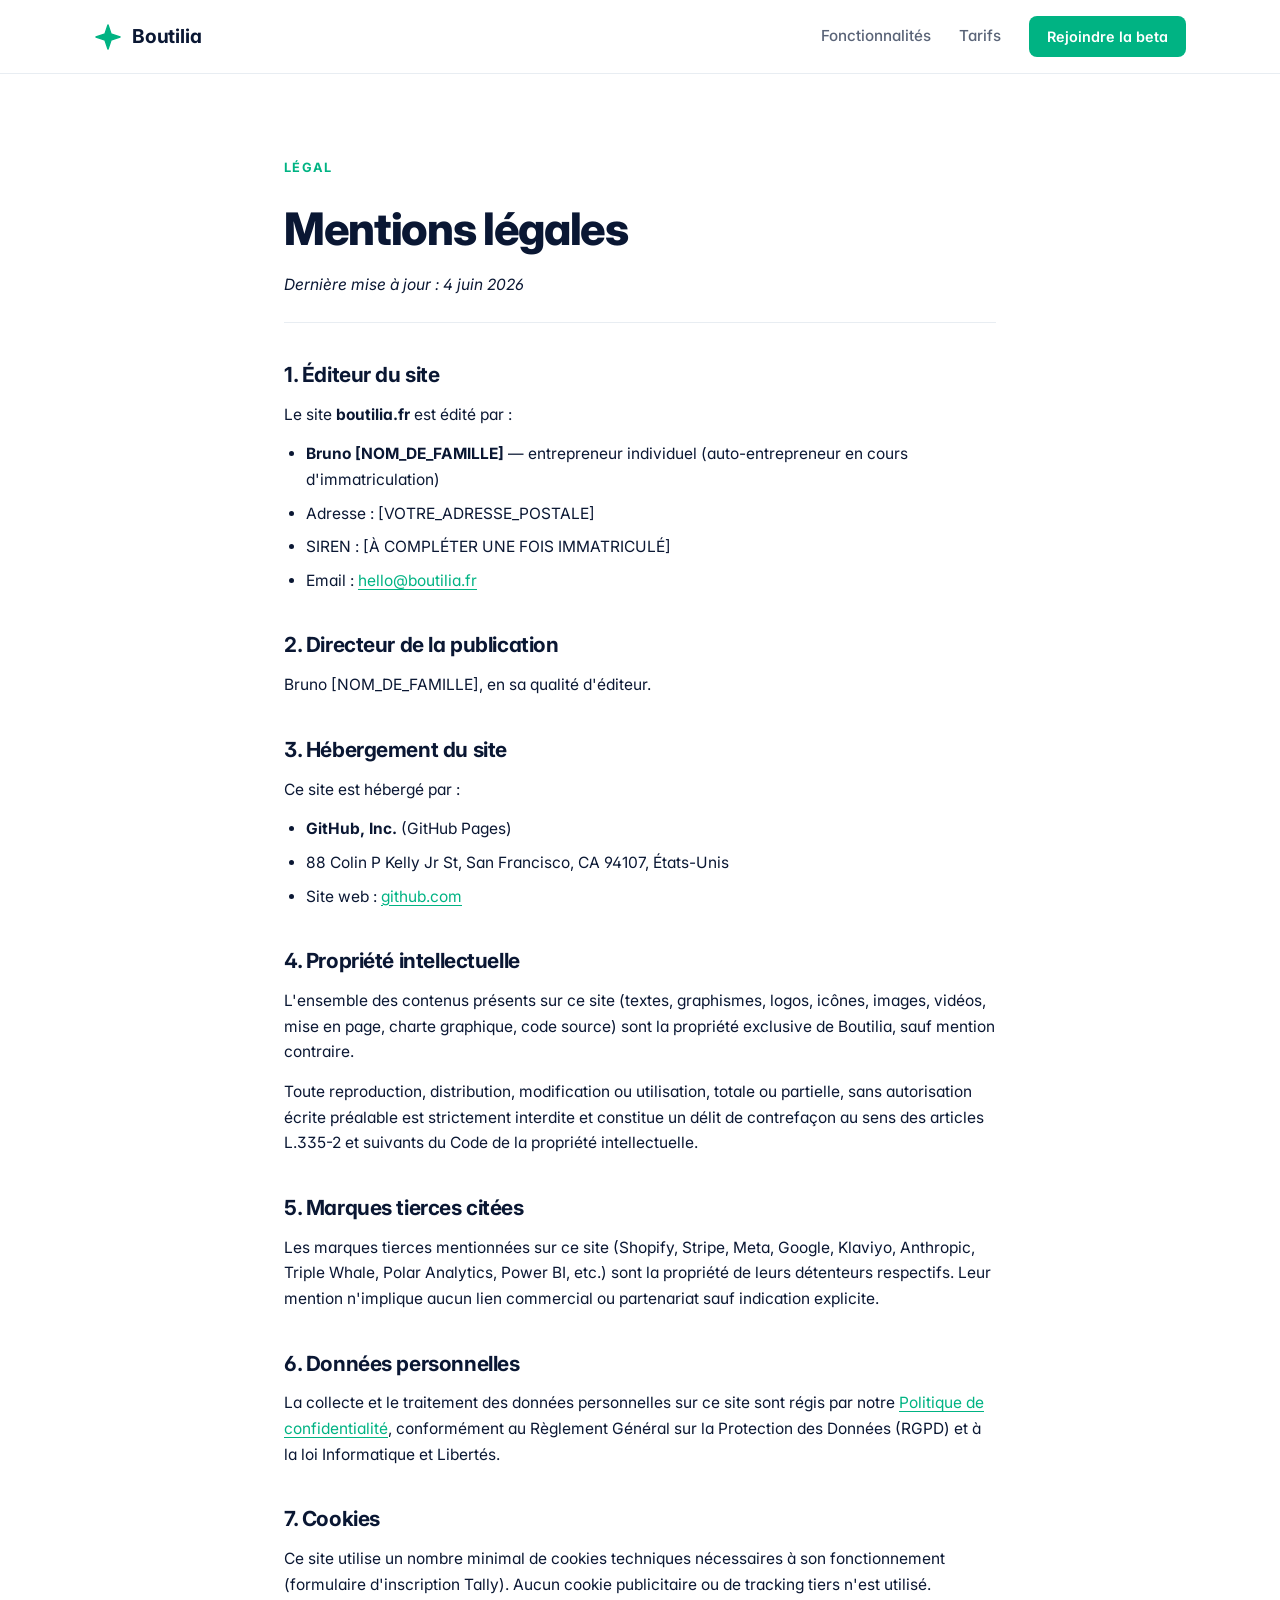
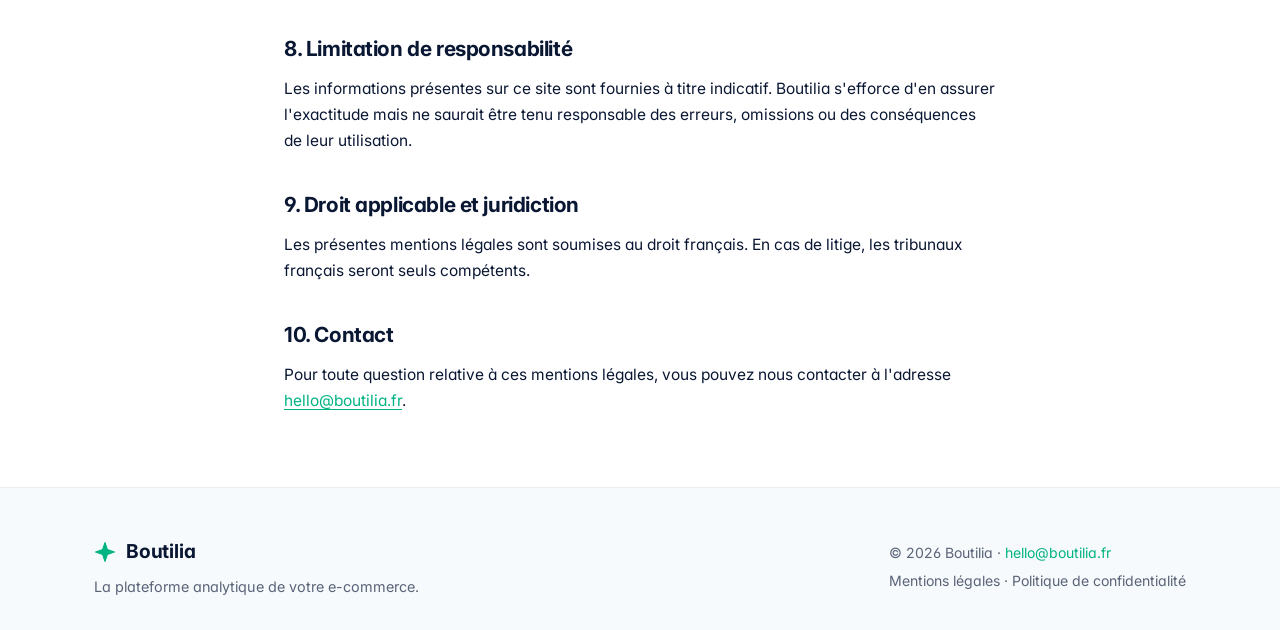
==== mentions-legales.html @ 3c82848e "Initial landing" ====
<!DOCTYPE html>
<html lang="fr">
<head>
    <meta charset="UTF-8">
    <meta name="viewport" content="width=device-width, initial-scale=1.0">
    <title>Mentions légales — Boutilia</title>
    <meta name="description" content="Mentions légales de Boutilia, plateforme analytique pour e-commerçants français.">

    <link rel="icon" type="image/svg+xml" href="favicon.svg">

    <link rel="preconnect" href="https://fonts.googleapis.com">
    <link rel="preconnect" href="https://fonts.gstatic.com" crossorigin>
    <link href="https://fonts.googleapis.com/css2?family=Inter:wght@400;500;600;700;800&display=swap" rel="stylesheet">

    <link rel="stylesheet" href="styles.css">
</head>
<body>

<nav>
    <div class="container nav-inner">
        <a href="index.html" class="logo">
            <svg width="28" height="28" viewBox="0 0 28 28" fill="none" xmlns="http://www.w3.org/2000/svg">
                <path d="M14 2L17 11L26 14L17 17L14 26L11 17L2 14L11 11L14 2Z" fill="#00B383" stroke="#00B383" stroke-width="1.5" stroke-linejoin="round"/>
            </svg>
            <span>Boutilia</span>
        </a>
        <div class="nav-actions">
            <a href="index.html#features" class="nav-link">Fonctionnalités</a>
            <a href="index.html#pricing" class="nav-link">Tarifs</a>
            <a href="index.html#waitlist" class="btn btn-small">Rejoindre la beta</a>
        </div>
    </div>
</nav>

<section class="legal">
    <div class="container container-narrow">
        <span class="eyebrow">Légal</span>
        <h1>Mentions légales</h1>
        <p class="legal-updated">Dernière mise à jour : 4 juin 2026</p>

        <h2>1. Éditeur du site</h2>
        <p>Le site <strong>boutilia.fr</strong> est édité par :</p>
        <ul>
            <li><strong>Bruno [NOM_DE_FAMILLE]</strong> — entrepreneur individuel (auto-entrepreneur en cours d'immatriculation)</li>
            <li>Adresse : [VOTRE_ADRESSE_POSTALE]</li>
            <li>SIREN : [À COMPLÉTER UNE FOIS IMMATRICULÉ]</li>
            <li>Email : <a href="mailto:hello@boutilia.fr">hello@boutilia.fr</a></li>
        </ul>

        <h2>2. Directeur de la publication</h2>
        <p>Bruno [NOM_DE_FAMILLE], en sa qualité d'éditeur.</p>

        <h2>3. Hébergement du site</h2>
        <p>Ce site est hébergé par :</p>
        <ul>
            <li><strong>GitHub, Inc.</strong> (GitHub Pages)</li>
            <li>88 Colin P Kelly Jr St, San Francisco, CA 94107, États-Unis</li>
            <li>Site web : <a href="https://github.com" target="_blank" rel="noopener">github.com</a></li>
        </ul>

        <h2>4. Propriété intellectuelle</h2>
        <p>L'ensemble des contenus présents sur ce site (textes, graphismes, logos, icônes, images, vidéos, mise en page, charte graphique, code source) sont la propriété exclusive de Boutilia, sauf mention contraire.</p>
        <p>Toute reproduction, distribution, modification ou utilisation, totale ou partielle, sans autorisation écrite préalable est strictement interdite et constitue un délit de contrefaçon au sens des articles L.335-2 et suivants du Code de la propriété intellectuelle.</p>

        <h2>5. Marques tierces citées</h2>
        <p>Les marques tierces mentionnées sur ce site (Shopify, Stripe, Meta, Google, Klaviyo, Anthropic, Triple Whale, Polar Analytics, Power BI, etc.) sont la propriété de leurs détenteurs respectifs. Leur mention n'implique aucun lien commercial ou partenariat sauf indication explicite.</p>

        <h2>6. Données personnelles</h2>
        <p>La collecte et le traitement des données personnelles sur ce site sont régis par notre <a href="politique-confidentialite.html">Politique de confidentialité</a>, conformément au Règlement Général sur la Protection des Données (RGPD) et à la loi Informatique et Libertés.</p>

        <h2>7. Cookies</h2>
        <p>Ce site utilise un nombre minimal de cookies techniques nécessaires à son fonctionnement (formulaire d'inscription Tally). Aucun cookie publicitaire ou de tracking tiers n'est utilisé.</p>

        <h2>8. Limitation de responsabilité</h2>
        <p>Les informations présentes sur ce site sont fournies à titre indicatif. Boutilia s'efforce d'en assurer l'exactitude mais ne saurait être tenu responsable des erreurs, omissions ou des conséquences de leur utilisation.</p>

        <h2>9. Droit applicable et juridiction</h2>
        <p>Les présentes mentions légales sont soumises au droit français. En cas de litige, les tribunaux français seront seuls compétents.</p>

        <h2>10. Contact</h2>
        <p>Pour toute question relative à ces mentions légales, vous pouvez nous contacter à l'adresse <a href="mailto:hello@boutilia.fr">hello@boutilia.fr</a>.</p>
    </div>
</section>

<footer>
    <div class="container footer-inner">
        <div class="footer-brand">
            <a href="index.html" class="logo">
                <svg width="22" height="22" viewBox="0 0 28 28" fill="none" xmlns="http://www.w3.org/2000/svg">
                    <path d="M14 2L17 11L26 14L17 17L14 26L11 17L2 14L11 11L14 2Z" fill="#00B383" stroke="#00B383" stroke-width="1.5" stroke-linejoin="round"/>
                </svg>
                <span>Boutilia</span>
            </a>
            <p>La plateforme analytique de votre e-commerce.</p>
        </div>
        <div class="footer-meta">
            <p>© 2026 Boutilia · <a href="mailto:hello@boutilia.fr">hello@boutilia.fr</a></p>
            <p class="footer-links">
                <a href="mentions-legales.html">Mentions légales</a> ·
                <a href="politique-confidentialite.html">Politique de confidentialité</a>
            </p>
        </div>
    </div>
</footer>

</body>
</html>
---- styles.css ----
/* ========================================
   PILOTE — Landing page
   Style : Corporate fintech (Pennylane / Qonto / Stripe)
   ======================================== */

:root {
    --bg: #FFFFFF;
    --bg-soft: #F7FAFC;
    --bg-dark: #0A1733;
    --bg-dark-soft: #14213D;
    --text: #0A1733;
    --text-muted: #5A6478;
    --text-light: rgba(255, 255, 255, 0.7);
    --accent: #00B383;
    --accent-hover: #009972;
    --accent-soft: #E6F7F1;
    --danger: #D04545;
    --border: #E8EDF2;
    --border-strong: #D0D7E0;
    --shadow-sm: 0 1px 3px rgba(10, 23, 51, 0.05);
    --shadow-md: 0 4px 16px rgba(10, 23, 51, 0.06);
    --shadow-lg: 0 12px 40px rgba(10, 23, 51, 0.08);
    --radius: 10px;
    --radius-lg: 16px;
}

* {
    box-sizing: border-box;
    margin: 0;
    padding: 0;
}

html {
    scroll-behavior: smooth;
}

body {
    font-family: 'Inter', -apple-system, BlinkMacSystemFont, sans-serif;
    background: var(--bg);
    color: var(--text);
    line-height: 1.6;
    -webkit-font-smoothing: antialiased;
    -moz-osx-font-smoothing: grayscale;
    font-feature-settings: 'cv11', 'ss01';
}

.container {
    max-width: 1140px;
    margin: 0 auto;
    padding: 0 24px;
}

h1, h2, h3 {
    color: var(--text);
    font-weight: 700;
    line-height: 1.2;
    letter-spacing: -0.02em;
}

h1 {
    font-size: clamp(2.2rem, 5vw, 3.6rem);
    margin-bottom: 24px;
    font-weight: 800;
    letter-spacing: -0.03em;
}

h2 {
    font-size: clamp(1.7rem, 3vw, 2.4rem);
}

h3 {
    font-size: 1.1rem;
    font-weight: 600;
}

p {
    color: var(--text-muted);
    font-size: 1rem;
}

.accent {
    color: var(--accent);
}

/* ============ NAV ============ */
nav {
    position: sticky;
    top: 0;
    background: rgba(255, 255, 255, 0.92);
    backdrop-filter: blur(16px);
    border-bottom: 1px solid var(--border);
    z-index: 100;
}

.nav-inner {
    display: flex;
    justify-content: space-between;
    align-items: center;
    padding: 16px 24px;
}

.logo {
    display: flex;
    align-items: center;
    gap: 10px;
    font-weight: 700;
    font-size: 1.2rem;
    color: var(--text);
    text-decoration: none;
    letter-spacing: -0.01em;
}

.nav-actions {
    display: flex;
    align-items: center;
    gap: 28px;
}

.nav-link {
    color: var(--text-muted);
    text-decoration: none;
    font-size: 0.95rem;
    font-weight: 500;
    transition: color 0.15s;
}

.nav-link:hover {
    color: var(--text);
}

/* ============ BUTTONS ============ */
.btn {
    display: inline-flex;
    align-items: center;
    gap: 8px;
    padding: 12px 22px;
    border-radius: 8px;
    font-weight: 600;
    font-size: 0.95rem;
    text-decoration: none;
    transition: all 0.15s;
    cursor: pointer;
    border: none;
    font-family: inherit;
}

.btn-primary {
    background: var(--accent);
    color: white;
}

.btn-primary:hover {
    background: var(--accent-hover);
    transform: translateY(-1px);
    box-shadow: 0 6px 18px rgba(0, 179, 131, 0.25);
}

.btn-ghost {
    background: transparent;
    color: var(--text);
    border: 1px solid var(--border-strong);
}

.btn-ghost:hover {
    background: var(--bg-soft);
    border-color: var(--text-muted);
}

.btn-small {
    padding: 9px 18px;
    font-size: 0.9rem;
    background: var(--accent);
    color: white;
}

.btn-small:hover {
    background: var(--accent-hover);
}

/* ============ SECTION HEAD ============ */
.section-head {
    text-align: center;
    margin-bottom: 56px;
    max-width: 720px;
    margin-left: auto;
    margin-right: auto;
}

.section-head.center { text-align: center; }
.section-head.light h2,
.section-head.light .eyebrow,
.section-head.light .section-sub { color: white; }
.section-head.light .eyebrow { color: var(--accent); }
.section-head.light .section-sub.light { color: var(--text-light); }

.eyebrow {
    display: inline-block;
    color: var(--accent);
    font-size: 0.8rem;
    font-weight: 700;
    text-transform: uppercase;
    letter-spacing: 0.1em;
    margin-bottom: 16px;
}

.section-sub {
    margin-top: 16px;
    font-size: 1.05rem;
}

/* ============ HERO ============ */
.hero {
    padding: 100px 0 80px;
    background: linear-gradient(180deg, var(--bg) 0%, var(--bg-soft) 100%);
}

.hero-inner {
    text-align: center;
    max-width: 820px;
    margin: 0 auto;
}

.badge {
    display: inline-flex;
    align-items: center;
    gap: 8px;
    padding: 8px 16px;
    background: white;
    border: 1px solid var(--border);
    border-radius: 999px;
    font-size: 0.85rem;
    font-weight: 500;
    margin-bottom: 32px;
    color: var(--text);
    box-shadow: var(--shadow-sm);
}

.badge-dot {
    width: 8px;
    height: 8px;
    background: var(--accent);
    border-radius: 50%;
    box-shadow: 0 0 0 4px rgba(0, 179, 131, 0.15);
    animation: pulse 2s infinite;
}

@keyframes pulse {
    0%, 100% { box-shadow: 0 0 0 4px rgba(0, 179, 131, 0.15); }
    50% { box-shadow: 0 0 0 8px rgba(0, 179, 131, 0.05); }
}

.lead {
    font-size: 1.2rem;
    color: var(--text-muted);
    max-width: 640px;
    margin: 0 auto 40px;
    line-height: 1.55;
}

.hero-actions {
    display: flex;
    gap: 12px;
    justify-content: center;
    flex-wrap: wrap;
    margin-bottom: 48px;
}

.hero-trust {
    display: flex;
    justify-content: center;
    gap: 32px;
    flex-wrap: wrap;
    margin-top: 24px;
}

.trust-item {
    display: flex;
    align-items: center;
    gap: 8px;
    color: var(--text-muted);
    font-size: 0.9rem;
}

.trust-item svg { color: var(--accent); }

/* ============ TRUST BAR ============ */
.trust-bar {
    padding: 36px 0;
    background: white;
    border-bottom: 1px solid var(--border);
}

.trust-bar-label {
    text-align: center;
    color: var(--text-muted);
    font-size: 0.85rem;
    font-weight: 500;
    margin-bottom: 24px;
    text-transform: uppercase;
    letter-spacing: 0.08em;
}

.logos-grid {
    display: flex;
    justify-content: center;
    align-items: center;
    flex-wrap: wrap;
    gap: 16px 40px;
}

.brand-logo {
    color: var(--text-muted);
    font-weight: 600;
    font-size: 1.05rem;
    letter-spacing: -0.01em;
    opacity: 0.7;
    transition: opacity 0.2s;
    padding: 6px 12px;
    border-radius: 8px;
    background: var(--bg-soft);
}

.brand-logo:hover {
    opacity: 1;
}

/* ============ DASHBOARD MOCKUP ============ */
.dashboard-mockup {
    background: white;
    border-radius: var(--radius-lg);
    border: 1px solid var(--border);
    box-shadow: var(--shadow-lg);
    overflow: hidden;
    max-width: 920px;
    margin: 0 auto 32px;
}

.dash-header {
    display: flex;
    justify-content: space-between;
    align-items: center;
    padding: 18px 24px;
    border-bottom: 1px solid var(--border);
    background: var(--bg-soft);
    flex-wrap: wrap;
    gap: 12px;
}

.dash-title {
    color: var(--text);
    font-size: 0.95rem;
}

.dash-period {
    display: flex;
    gap: 4px;
    background: white;
    border: 1px solid var(--border);
    border-radius: 8px;
    padding: 3px;
}

.dash-period button {
    border: none;
    background: transparent;
    padding: 6px 14px;
    font-size: 0.85rem;
    font-weight: 600;
    color: var(--text-muted);
    border-radius: 6px;
    cursor: pointer;
    font-family: inherit;
}

.dash-period button.active {
    background: var(--text);
    color: white;
}

.dash-kpis {
    display: grid;
    grid-template-columns: repeat(auto-fit, minmax(180px, 1fr));
    gap: 1px;
    background: var(--border);
}

.kpi-card {
    background: white;
    padding: 24px 20px;
}

.kpi-label {
    color: var(--text-muted);
    font-size: 0.8rem;
    font-weight: 500;
    margin-bottom: 8px;
    text-transform: uppercase;
    letter-spacing: 0.05em;
}

.kpi-value {
    font-size: 1.6rem;
    font-weight: 700;
    color: var(--text);
    letter-spacing: -0.02em;
    margin-bottom: 6px;
}

.kpi-change {
    font-size: 0.82rem;
    font-weight: 600;
    display: flex;
    align-items: center;
    gap: 4px;
}

.kpi-change.positive {
    color: var(--accent);
}

.kpi-change.negative {
    color: var(--danger);
}

.dash-grid {
    display: grid;
    grid-template-columns: repeat(auto-fit, minmax(280px, 1fr));
    gap: 1px;
    background: var(--border);
    border-top: 1px solid var(--border);
}

.dash-block {
    background: white;
    padding: 24px;
}

.dash-block-title {
    color: var(--text);
    font-weight: 600;
    font-size: 0.9rem;
    margin-bottom: 16px;
    padding-bottom: 12px;
    border-bottom: 1px solid var(--border);
}

.dash-list {
    list-style: none;
    padding: 0;
    margin: 0;
}

.dash-list li {
    display: flex;
    justify-content: space-between;
    padding: 8px 0;
    font-size: 0.9rem;
    color: var(--text-muted);
    border-bottom: 1px dashed var(--border);
}

.dash-list li:last-child {
    border-bottom: none;
}

.dash-list li strong {
    color: var(--text);
    font-weight: 600;
}

.demo-divider {
    text-align: center;
    color: var(--text-muted);
    font-size: 0.95rem;
    margin: 48px 0 32px;
    position: relative;
}

.demo-divider::before,
.demo-divider::after {
    content: '';
    position: absolute;
    top: 50%;
    width: 80px;
    height: 1px;
    background: var(--border);
}

.demo-divider::before { left: calc(50% - 240px); }
.demo-divider::after { right: calc(50% - 240px); }

/* ============ ROI ============ */
.roi {
    padding: 96px 0;
    background: var(--bg-soft);
}

.roi-grid {
    display: flex;
    justify-content: center;
    align-items: center;
    gap: 24px;
    flex-wrap: wrap;
    max-width: 900px;
    margin: 0 auto 56px;
}

.roi-card {
    background: white;
    border: 1px solid var(--border);
    border-radius: var(--radius-lg);
    padding: 32px 36px;
    text-align: center;
    min-width: 240px;
}

.roi-card.highlight {
    border-color: var(--accent);
    border-width: 2px;
    box-shadow: 0 12px 32px rgba(0, 179, 131, 0.12);
}

.roi-figure {
    font-size: 2.4rem;
    font-weight: 800;
    color: var(--text);
    letter-spacing: -0.03em;
    margin-bottom: 8px;
}

.roi-card.highlight .roi-figure {
    color: var(--accent);
}

.roi-label {
    color: var(--text-muted);
    font-size: 0.92rem;
    max-width: 220px;
    line-height: 1.4;
}

.roi-arrow {
    color: var(--text-muted);
    flex-shrink: 0;
}

.roi-examples {
    display: grid;
    grid-template-columns: repeat(auto-fit, minmax(260px, 1fr));
    gap: 20px;
    max-width: 1000px;
    margin: 0 auto;
}

.roi-example {
    background: white;
    border: 1px solid var(--border);
    border-radius: var(--radius);
    padding: 24px;
}

.roi-example-title {
    color: var(--text);
    font-weight: 700;
    font-size: 1rem;
    margin-bottom: 10px;
}

.roi-example p {
    font-size: 0.92rem;
    line-height: 1.55;
}

.roi-note {
    text-align: center;
    color: var(--text-muted);
    font-size: 0.82rem;
    font-style: italic;
    margin-top: 36px;
}

/* ============ SECURITY ============ */
.security {
    padding: 96px 0;
}

.security-grid {
    display: grid;
    grid-template-columns: repeat(auto-fit, minmax(280px, 1fr));
    gap: 20px;
}

.security-card {
    background: white;
    border: 1px solid var(--border);
    border-radius: var(--radius);
    padding: 28px;
}

.security-card h3 {
    margin: 16px 0 8px;
    font-size: 1.05rem;
}

.security-card p {
    font-size: 0.92rem;
    line-height: 1.55;
}

.security-card .feature-icon {
    width: 44px;
    height: 44px;
    margin-bottom: 0;
}

/* ============ PROBLEM ============ */
.problem { padding: 96px 0; }

.problems-grid {
    display: grid;
    grid-template-columns: repeat(auto-fit, minmax(240px, 1fr));
    gap: 16px;
}

.problem-card {
    background: white;
    padding: 28px;
    border-radius: var(--radius);
    border: 1px solid var(--border);
    transition: all 0.2s;
}

.problem-card:hover {
    border-color: var(--border-strong);
    box-shadow: var(--shadow-md);
    transform: translateY(-2px);
}

.icon-wrap {
    width: 44px;
    height: 44px;
    background: var(--accent-soft);
    border-radius: 10px;
    display: flex;
    align-items: center;
    justify-content: center;
    color: var(--accent);
    margin-bottom: 20px;
}

.problem-card h3 {
    margin-bottom: 8px;
    font-size: 1.05rem;
}

.problem-card p {
    font-size: 0.95rem;
    line-height: 1.55;
}

/* ============ HOW ============ */
.how {
    padding: 96px 0;
    background: var(--bg-dark);
    color: white;
}

.steps {
    display: grid;
    grid-template-columns: repeat(auto-fit, minmax(260px, 1fr));
    gap: 32px;
}

.step {
    text-align: left;
}

.step-num {
    font-size: 0.9rem;
    font-weight: 700;
    color: var(--accent);
    margin-bottom: 16px;
    letter-spacing: 0.05em;
}

.step h3 {
    color: white;
    margin-bottom: 10px;
    font-size: 1.2rem;
}

.step p {
    color: var(--text-light);
    font-size: 0.97rem;
}

/* ============ FEATURES ============ */
.features { padding: 96px 0; background: var(--bg-soft); }

.features-grid {
    display: grid;
    grid-template-columns: repeat(auto-fit, minmax(300px, 1fr));
    gap: 20px;
}

.feature {
    background: white;
    padding: 28px;
    border-radius: var(--radius);
    border: 1px solid var(--border);
}

.feature-icon {
    width: 48px;
    height: 48px;
    background: var(--accent-soft);
    border-radius: 10px;
    display: flex;
    align-items: center;
    justify-content: center;
    color: var(--accent);
    margin-bottom: 20px;
}

.feature h3 {
    margin-bottom: 8px;
    font-size: 1.1rem;
}

.feature p {
    font-size: 0.95rem;
    line-height: 1.55;
}

/* ============ DEMO ============ */
.demo { padding: 96px 0; }

.email-mockup {
    background: white;
    max-width: 720px;
    margin: 0 auto;
    border-radius: var(--radius-lg);
    box-shadow: var(--shadow-lg);
    overflow: hidden;
    border: 1px solid var(--border);
}

.email-header {
    background: var(--bg-soft);
    padding: 24px 32px;
    border-bottom: 1px solid var(--border);
}

.email-from {
    font-size: 0.9rem;
    color: var(--text-muted);
    margin-bottom: 6px;
}

.email-subject {
    font-weight: 600;
    color: var(--text);
    font-size: 1.05rem;
}

.email-body { padding: 36px 40px; }

.email-intro {
    color: var(--text) !important;
    font-size: 1.05rem !important;
    margin-bottom: 24px;
}

.email-section-title {
    color: var(--text) !important;
    font-weight: 600;
    margin: 20px 0 12px;
    font-size: 0.95rem;
}

.email-body ul {
    margin: 0 0 16px 0;
    padding-left: 20px;
}

.email-body li {
    color: var(--text);
    font-size: 0.95rem;
    margin-bottom: 10px;
    line-height: 1.55;
}

.demo-caption {
    text-align: center;
    margin-top: 24px;
    font-size: 0.88rem;
    color: var(--text-muted);
    font-style: italic;
}

/* ============ COMPARE ============ */
.why { padding: 96px 0; }

.compare-grid {
    display: grid;
    grid-template-columns: repeat(auto-fit, minmax(300px, 1fr));
    gap: 20px;
}

.compare-card {
    background: white;
    padding: 32px;
    border-radius: var(--radius);
    border: 1px solid var(--border);
}

.compare-card.highlight {
    border-color: var(--accent);
    border-width: 2px;
    box-shadow: 0 12px 32px rgba(0, 179, 131, 0.12);
}

.compare-head {
    display: flex;
    justify-content: space-between;
    align-items: center;
    margin-bottom: 24px;
}

.compare-card h3 {
    font-size: 1.2rem;
    font-weight: 700;
}

.badge-pro {
    font-size: 0.75rem;
    background: var(--accent-soft);
    color: var(--accent-hover);
    padding: 4px 10px;
    border-radius: 999px;
    font-weight: 600;
    text-transform: uppercase;
    letter-spacing: 0.05em;
}

.compare-card ul {
    list-style: none;
    padding: 0;
}

.compare-card li {
    padding: 10px 0;
    font-size: 0.95rem;
    color: var(--text);
    display: flex;
    align-items: flex-start;
    gap: 10px;
    line-height: 1.5;
}

.compare-card li svg { flex-shrink: 0; margin-top: 4px; }

/* ============ PRICING ============ */
.pricing { padding: 96px 0; background: var(--bg-soft); }

.pricing-grid {
    display: grid;
    grid-template-columns: repeat(auto-fit, minmax(240px, 1fr));
    gap: 16px;
    max-width: 1200px;
    margin: 0 auto;
}

.pricing-4 {
    grid-template-columns: repeat(auto-fit, minmax(230px, 1fr));
}

.plan-ttc {
    color: var(--text-muted);
    font-size: 0.8rem;
    margin-top: -2px;
    margin-bottom: 4px;
}

.pricing-card {
    background: white;
    padding: 36px 28px;
    border-radius: var(--radius-lg);
    border: 1px solid var(--border);
    position: relative;
    transition: all 0.2s;
}

.pricing-card.highlight {
    border-color: var(--accent);
    border-width: 2px;
    box-shadow: 0 16px 40px rgba(0, 179, 131, 0.15);
    transform: translateY(-4px);
}

.plan-badge {
    position: absolute;
    top: -12px;
    left: 0;
    right: 0;
    margin: 0 auto;
    width: max-content;
    max-width: 90%;
    background: var(--accent);
    color: white;
    font-size: 0.75rem;
    font-weight: 700;
    padding: 6px 14px;
    border-radius: 999px;
    text-transform: uppercase;
    letter-spacing: 0.05em;
    text-align: center;
    white-space: nowrap;
}

.plan-name {
    font-size: 0.9rem;
    font-weight: 600;
    color: var(--text-muted);
    text-transform: uppercase;
    letter-spacing: 0.08em;
    margin-bottom: 12px;
}

.plan-price {
    display: flex;
    align-items: baseline;
    gap: 4px;
    margin-bottom: 8px;
}

.plan-price .price {
    font-size: 2.6rem;
    font-weight: 800;
    color: var(--text);
    letter-spacing: -0.03em;
}

.plan-price .period {
    color: var(--text-muted);
    font-size: 0.9rem;
}

.plan-target {
    color: var(--text-muted);
    font-size: 0.9rem;
    margin-bottom: 28px;
    padding-bottom: 24px;
    border-bottom: 1px solid var(--border);
}

.plan-features {
    list-style: none;
    padding: 0;
}

.plan-features li {
    display: flex;
    align-items: flex-start;
    gap: 10px;
    padding: 7px 0;
    color: var(--text);
    font-size: 0.92rem;
    line-height: 1.45;
}

.plan-features li svg { flex-shrink: 0; margin-top: 4px; }

/* ============ WAITLIST ============ */
.waitlist {
    padding: 100px 0;
    background: var(--bg-dark);
    color: white;
}

.waitlist-inner { text-align: center; }

.form-wrapper {
    max-width: 540px;
    margin: 0 auto;
    background: white;
    border-radius: var(--radius-lg);
    padding: 32px;
    box-shadow: var(--shadow-lg);
}

.waitlist-foot {
    color: rgba(255, 255, 255, 0.5);
    font-size: 0.88rem;
    margin-top: 24px;
}

/* ============ FAQ ============ */
.faq { padding: 96px 0; }

details {
    background: white;
    border: 1px solid var(--border);
    border-radius: 10px;
    padding: 20px 24px;
    margin-bottom: 10px;
    max-width: 760px;
    margin-left: auto;
    margin-right: auto;
    transition: border-color 0.15s;
}

details:hover { border-color: var(--border-strong); }

summary {
    font-weight: 600;
    cursor: pointer;
    color: var(--text);
    padding: 4px 0;
    font-size: 1rem;
    list-style: none;
    display: flex;
    justify-content: space-between;
    align-items: center;
}

summary::-webkit-details-marker { display: none; }

summary::after {
    content: '+';
    color: var(--text-muted);
    font-size: 1.5rem;
    font-weight: 300;
    transition: transform 0.2s;
}

details[open] summary::after {
    transform: rotate(45deg);
}

details[open] summary { margin-bottom: 14px; }

details p {
    color: var(--text-muted);
    font-size: 0.95rem;
    line-height: 1.55;
}

/* ============ LEGAL PAGES ============ */
.container-narrow {
    max-width: 760px;
}

.legal {
    padding: 80px 0 60px;
}

.legal h1 {
    font-size: clamp(2rem, 4vw, 2.8rem);
    margin: 8px 0 16px;
    letter-spacing: -0.03em;
}

.legal-updated {
    color: var(--text-muted);
    font-size: 0.9rem;
    font-style: italic;
    margin-bottom: 40px;
    padding-bottom: 24px;
    border-bottom: 1px solid var(--border);
}

.legal-intro {
    font-size: 1.05rem;
    color: var(--text);
    background: var(--accent-soft);
    border-left: 3px solid var(--accent);
    padding: 16px 20px;
    border-radius: 6px;
    margin-bottom: 36px;
}

.legal h2 {
    font-size: 1.3rem;
    margin: 40px 0 14px;
    color: var(--text);
    text-align: left;
}

.legal p {
    color: var(--text);
    font-size: 0.97rem;
    line-height: 1.65;
    margin-bottom: 14px;
}

.legal ul {
    padding-left: 22px;
    margin-bottom: 18px;
}

.legal li {
    color: var(--text);
    font-size: 0.97rem;
    line-height: 1.65;
    margin-bottom: 8px;
}

.legal a {
    color: var(--accent);
    text-decoration: underline;
    text-underline-offset: 3px;
}

.legal a:hover {
    color: var(--accent-hover);
}

/* ============ FOOTER ============ */
footer {
    padding: 48px 0 32px;
    border-top: 1px solid var(--border);
    background: var(--bg-soft);
}

.footer-inner {
    display: flex;
    justify-content: space-between;
    align-items: center;
    flex-wrap: wrap;
    gap: 20px;
}

.footer-brand p {
    margin-top: 8px;
    font-size: 0.9rem;
}

.footer-meta p {
    font-size: 0.88rem;
}

.footer-meta a {
    color: var(--accent);
    text-decoration: none;
}

.footer-meta a:hover {
    text-decoration: underline;
}

.footer-links {
    margin-top: 6px;
    font-size: 0.85rem;
}

.footer-links a {
    color: var(--text-muted) !important;
}

.footer-links a:hover {
    color: var(--accent) !important;
}

/* ============ MOBILE ============ */
@media (max-width: 768px) {
    .hero { padding: 60px 0 50px; }
    .problem, .how, .features, .demo, .why, .pricing, .waitlist, .faq, .roi, .security { padding: 64px 0; }
    .section-head { margin-bottom: 40px; }
    .nav-actions { gap: 16px; }
    .nav-link { display: none; }
    .hero-trust { gap: 16px; }
    .email-body { padding: 24px 24px; }
    .form-wrapper { padding: 20px; }
    .pricing-card.highlight { transform: none; }
    .footer-inner { flex-direction: column; text-align: center; }
    .logos-grid { gap: 12px 20px; }
    .brand-logo { font-size: 0.95rem; padding: 5px 10px; }
    .dash-header { padding: 14px 16px; }
    .dash-block { padding: 18px; }
    .kpi-card { padding: 18px 16px; }
    .kpi-value { font-size: 1.4rem; }
    .demo-divider::before,
    .demo-divider::after { display: none; }
    .roi-arrow { transform: rotate(90deg); }
    .roi-card { padding: 24px; min-width: 0; width: 100%; }
}
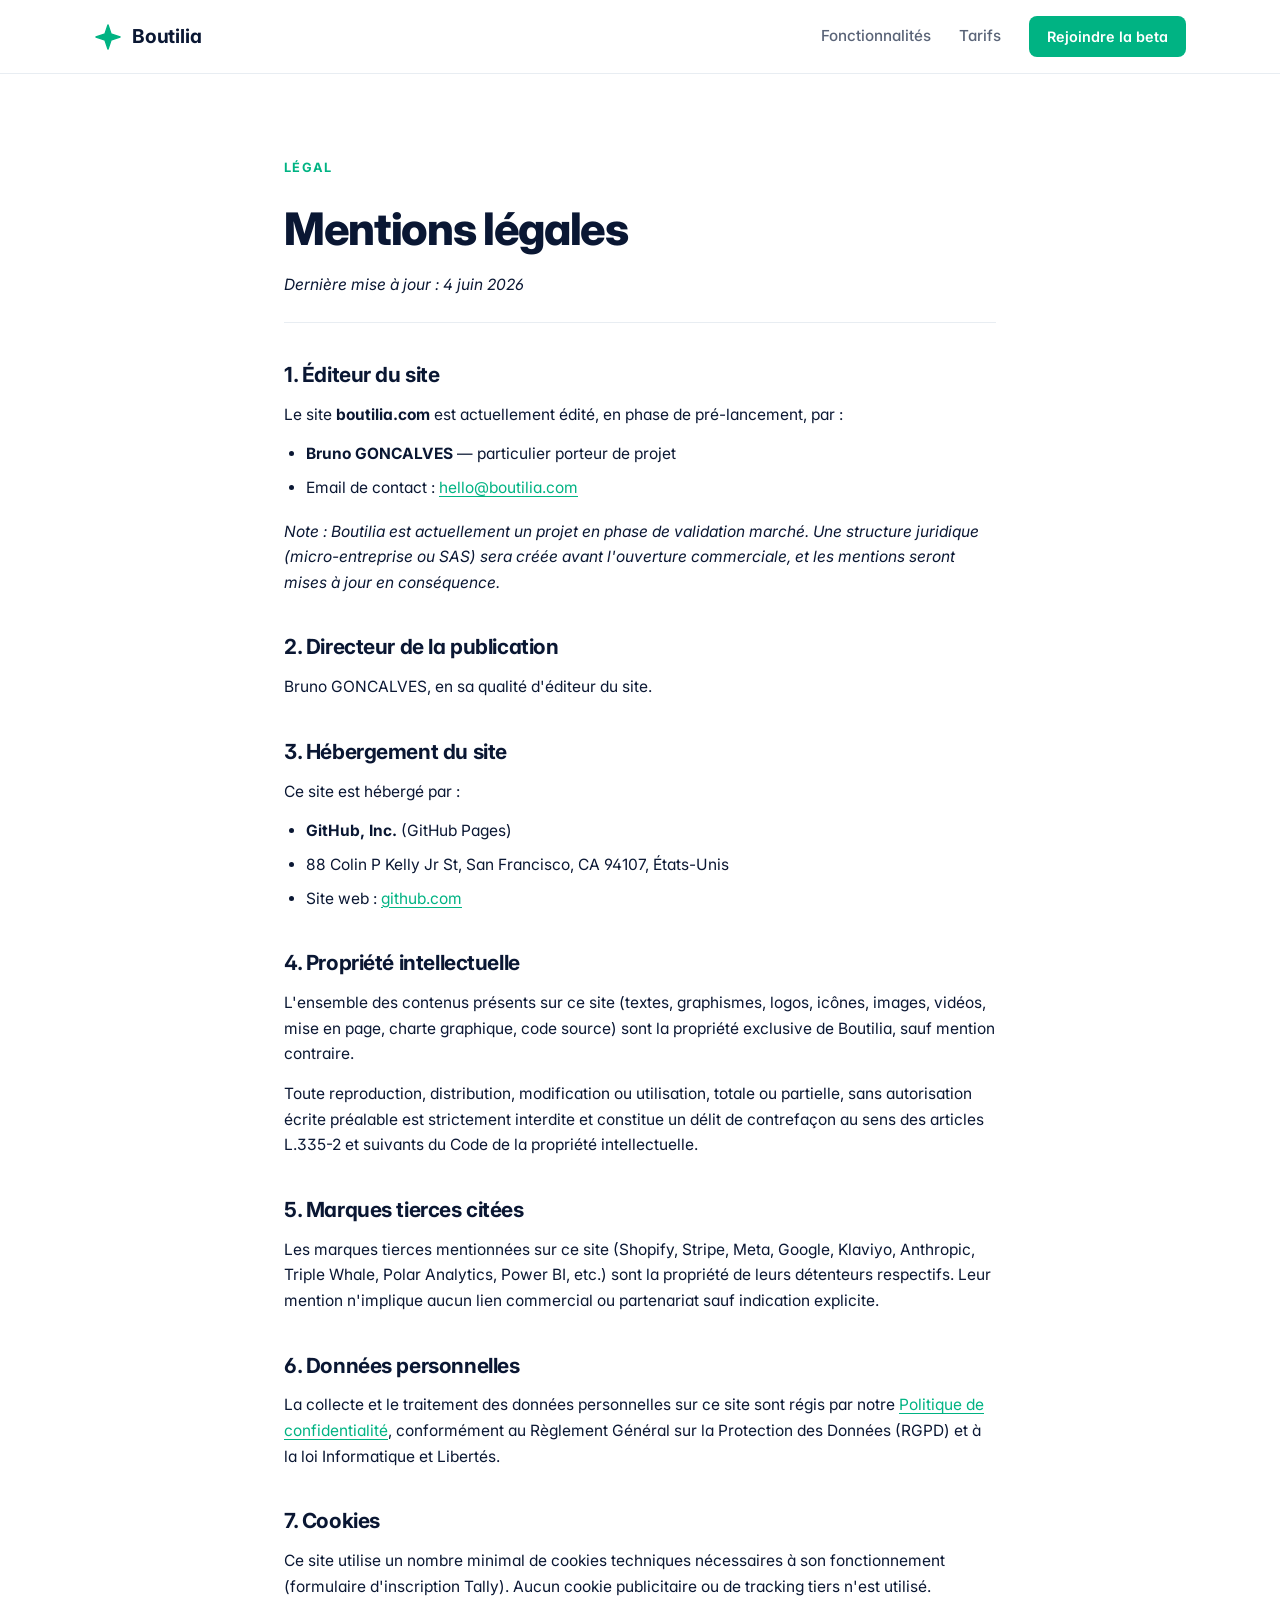
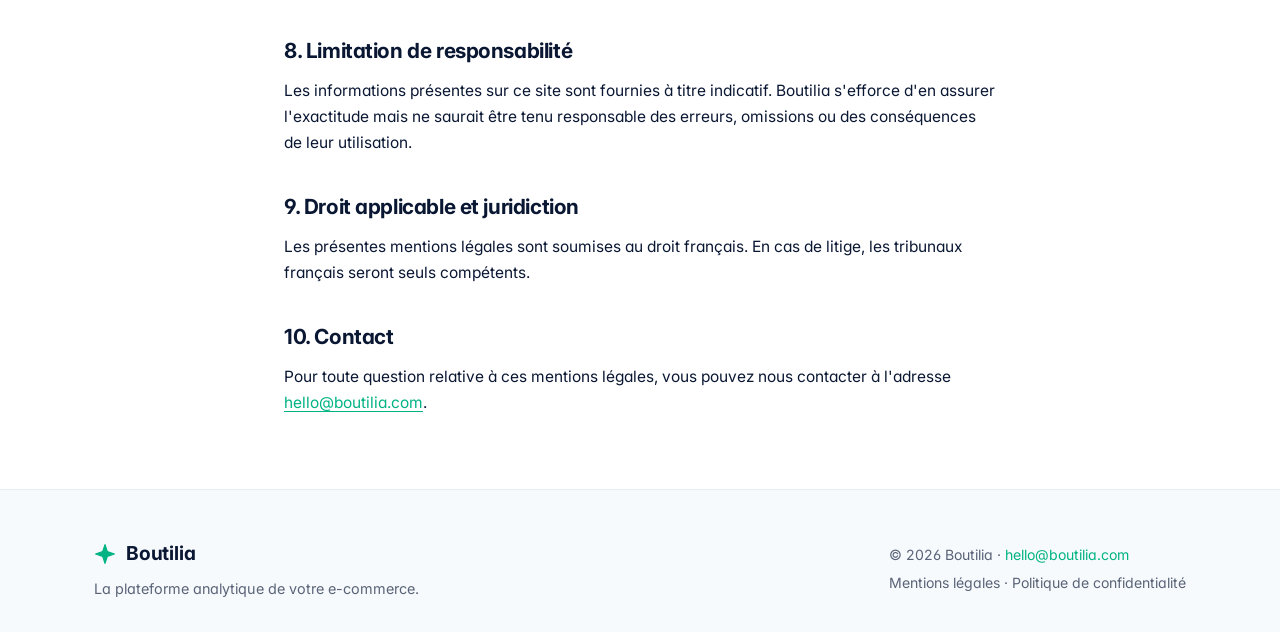
==== commit a15c6ae9: "add names on legals" ====
--- a/mentions-legales.html
+++ b/mentions-legales.html
@@ -39,16 +39,15 @@
         <p class="legal-updated">Dernière mise à jour : 4 juin 2026</p>
 
         <h2>1. Éditeur du site</h2>
-        <p>Le site <strong>boutilia.fr</strong> est édité par :</p>
+        <p>Le site <strong>boutilia.com</strong> est actuellement édité, en phase de pré-lancement, par :</p>
         <ul>
-            <li><strong>Bruno [NOM_DE_FAMILLE]</strong> — entrepreneur individuel (auto-entrepreneur en cours d'immatriculation)</li>
-            <li>Adresse : [VOTRE_ADRESSE_POSTALE]</li>
-            <li>SIREN : [À COMPLÉTER UNE FOIS IMMATRICULÉ]</li>
-            <li>Email : <a href="mailto:hello@boutilia.fr">hello@boutilia.fr</a></li>
+            <li><strong>Bruno GONCALVES</strong> — particulier porteur de projet</li>
+            <li>Email de contact : <a href="mailto:hello@boutilia.com">hello@boutilia.com</a></li>
         </ul>
+        <p><em>Note : Boutilia est actuellement un projet en phase de validation marché. Une structure juridique (micro-entreprise ou SAS) sera créée avant l'ouverture commerciale, et les mentions seront mises à jour en conséquence.</em></p>
 
         <h2>2. Directeur de la publication</h2>
-        <p>Bruno [NOM_DE_FAMILLE], en sa qualité d'éditeur.</p>
+        <p>Bruno GONCALVES, en sa qualité d'éditeur du site.</p>
 
         <h2>3. Hébergement du site</h2>
         <p>Ce site est hébergé par :</p>
@@ -78,7 +77,7 @@
         <p>Les présentes mentions légales sont soumises au droit français. En cas de litige, les tribunaux français seront seuls compétents.</p>
 
         <h2>10. Contact</h2>
-        <p>Pour toute question relative à ces mentions légales, vous pouvez nous contacter à l'adresse <a href="mailto:hello@boutilia.fr">hello@boutilia.fr</a>.</p>
+        <p>Pour toute question relative à ces mentions légales, vous pouvez nous contacter à l'adresse <a href="mailto:hello@boutilia.com">hello@boutilia.com</a>.</p>
     </div>
 </section>
 
@@ -94,7 +93,7 @@
             <p>La plateforme analytique de votre e-commerce.</p>
         </div>
         <div class="footer-meta">
-            <p>© 2026 Boutilia · <a href="mailto:hello@boutilia.fr">hello@boutilia.fr</a></p>
+            <p>© 2026 Boutilia · <a href="mailto:hello@boutilia.com">hello@boutilia.com</a></p>
             <p class="footer-links">
                 <a href="mentions-legales.html">Mentions légales</a> ·
                 <a href="politique-confidentialite.html">Politique de confidentialité</a>
--- a/styles.css
+++ b/styles.css
@@ -324,6 +324,21 @@
     opacity: 1;
 }
 
+.powered-by {
+    text-align: center;
+    margin-top: 24px;
+    font-size: 0.85rem;
+    color: var(--text-muted);
+    display: flex;
+    align-items: center;
+    justify-content: center;
+    gap: 8px;
+}
+
+.powered-by svg {
+    color: var(--accent);
+}
+
 /* ============ DASHBOARD MOCKUP ============ */
 .dashboard-mockup {
     background: white;
@@ -473,21 +488,8 @@
     color: var(--text-muted);
     font-size: 0.95rem;
     margin: 48px 0 32px;
-    position: relative;
-}
-
-.demo-divider::before,
-.demo-divider::after {
-    content: '';
-    position: absolute;
-    top: 50%;
-    width: 80px;
-    height: 1px;
-    background: var(--border);
-}
-
-.demo-divider::before { left: calc(50% - 240px); }
-.demo-divider::after { right: calc(50% - 240px); }
+    font-style: italic;
+}
 
 /* ============ ROI ============ */
 .roi {
@@ -495,60 +497,74 @@
     background: var(--bg-soft);
 }
 
-.roi-grid {
-    display: flex;
+/* Bénéfices clés (4 cards) */
+.roi-benefits {
+    display: grid;
+    grid-template-columns: repeat(auto-fit, minmax(240px, 1fr));
+    gap: 20px;
+    max-width: 1120px;
+    margin: 0 auto 80px;
+}
+
+.benefit {
+    background: white;
+    border: 1px solid var(--border);
+    border-radius: var(--radius);
+    padding: 28px 24px;
+    transition: all 0.2s;
+}
+
+.benefit:hover {
+    border-color: var(--border-strong);
+    box-shadow: var(--shadow-md);
+    transform: translateY(-2px);
+}
+
+.benefit-icon {
+    width: 44px;
+    height: 44px;
+    background: var(--accent-soft);
+    border-radius: 10px;
+    display: flex;
+    align-items: center;
     justify-content: center;
-    align-items: center;
-    gap: 24px;
-    flex-wrap: wrap;
-    max-width: 900px;
-    margin: 0 auto 56px;
-}
-
-.roi-card {
-    background: white;
-    border: 1px solid var(--border);
-    border-radius: var(--radius-lg);
-    padding: 32px 36px;
+    color: var(--accent);
+    margin-bottom: 20px;
+}
+
+.benefit h3 {
+    color: var(--text);
+    font-size: 1.05rem;
+    font-weight: 600;
+    margin-bottom: 10px;
+    line-height: 1.3;
+}
+
+.benefit p {
+    color: var(--text-muted);
+    font-size: 0.93rem;
+    line-height: 1.55;
+}
+
+/* Sous-titre cas d'usage */
+.roi-examples-head {
     text-align: center;
-    min-width: 240px;
-}
-
-.roi-card.highlight {
-    border-color: var(--accent);
-    border-width: 2px;
-    box-shadow: 0 12px 32px rgba(0, 179, 131, 0.12);
-}
-
-.roi-figure {
-    font-size: 2.4rem;
-    font-weight: 800;
-    color: var(--text);
-    letter-spacing: -0.03em;
-    margin-bottom: 8px;
-}
-
-.roi-card.highlight .roi-figure {
-    color: var(--accent);
-}
-
-.roi-label {
-    color: var(--text-muted);
-    font-size: 0.92rem;
-    max-width: 220px;
-    line-height: 1.4;
-}
-
-.roi-arrow {
-    color: var(--text-muted);
-    flex-shrink: 0;
-}
-
+    margin-bottom: 36px;
+}
+
+.roi-examples-head h3 {
+    font-size: 1.5rem;
+    font-weight: 700;
+    color: var(--text);
+    letter-spacing: -0.02em;
+}
+
+/* Cas d'usage (6 cards) */
 .roi-examples {
     display: grid;
-    grid-template-columns: repeat(auto-fit, minmax(260px, 1fr));
-    gap: 20px;
-    max-width: 1000px;
+    grid-template-columns: repeat(auto-fit, minmax(300px, 1fr));
+    gap: 18px;
+    max-width: 1120px;
     margin: 0 auto;
 }
 
@@ -556,27 +572,47 @@
     background: white;
     border: 1px solid var(--border);
     border-radius: var(--radius);
-    padding: 24px;
+    padding: 26px 24px;
+    position: relative;
+    transition: all 0.2s;
+}
+
+.roi-example:hover {
+    border-color: var(--border-strong);
+    box-shadow: var(--shadow-md);
+}
+
+.roi-example-num {
+    position: absolute;
+    top: 24px;
+    right: 24px;
+    font-size: 0.78rem;
+    font-weight: 700;
+    color: var(--accent);
+    letter-spacing: 0.05em;
+    background: var(--accent-soft);
+    padding: 4px 8px;
+    border-radius: 6px;
 }
 
 .roi-example-title {
     color: var(--text);
     font-weight: 700;
-    font-size: 1rem;
+    font-size: 1.02rem;
     margin-bottom: 10px;
+    padding-right: 50px;
+    line-height: 1.3;
 }
 
 .roi-example p {
-    font-size: 0.92rem;
+    font-size: 0.93rem;
     line-height: 1.55;
-}
-
-.roi-note {
-    text-align: center;
-    color: var(--text-muted);
-    font-size: 0.82rem;
-    font-style: italic;
-    margin-top: 36px;
+    color: var(--text-muted);
+}
+
+@media (max-width: 768px) {
+    .roi-benefits { margin-bottom: 56px; }
+    .roi-examples-head h3 { font-size: 1.2rem; }
 }
 
 /* ============ SECURITY ============ */
@@ -971,6 +1007,247 @@
 
 .plan-features li svg { flex-shrink: 0; margin-top: 4px; }
 
+/* ============ PRICING TABLE (style compact) ============ */
+.pricing-table-wrapper {
+    margin-top: 96px;
+    max-width: 1180px;
+    margin-left: auto;
+    margin-right: auto;
+}
+
+.pricing-table-head {
+    text-align: center;
+    margin-bottom: 56px;
+}
+
+.pricing-table-head h3 {
+    font-size: clamp(1.6rem, 3vw, 2.2rem);
+    font-weight: 700;
+    margin-bottom: 12px;
+    color: var(--text);
+    letter-spacing: -0.02em;
+}
+
+.pricing-table-head p {
+    color: var(--text-muted);
+    font-size: 1rem;
+}
+
+.pricing-table-scroll {
+    overflow-x: auto;
+}
+
+.pricing-table {
+    width: 100%;
+    border-collapse: separate;
+    border-spacing: 0;
+    min-width: 760px;
+}
+
+.pricing-table th,
+.pricing-table td {
+    padding: 18px 20px;
+    text-align: center;
+    font-size: 0.95rem;
+}
+
+/* HEADER */
+.pricing-table thead th {
+    background: transparent;
+    color: var(--text);
+    font-weight: 700;
+    padding: 28px 16px 24px;
+    border-bottom: 1px solid var(--border);
+    vertical-align: top;
+    position: relative;
+}
+
+.pricing-table thead th.th-feature {
+    text-align: left;
+    color: var(--text);
+    font-weight: 700;
+    font-size: 1rem;
+    border-bottom: 1px solid var(--border);
+}
+
+.pricing-table thead th.th-highlight {
+    background: var(--accent-soft);
+    border-radius: 14px 14px 0 0;
+    padding-top: 36px;
+    border-bottom: 1px solid var(--accent-soft);
+}
+
+.th-plan {
+    font-size: 1.5rem;
+    font-weight: 700;
+    margin-bottom: 6px;
+    letter-spacing: -0.02em;
+    color: var(--text);
+}
+
+.th-price {
+    color: var(--text-muted);
+    font-weight: 500;
+    font-size: 0.95rem;
+}
+
+.th-badge {
+    display: inline-block;
+    margin-top: 10px;
+    background: var(--accent);
+    color: white;
+    font-size: 0.72rem;
+    font-weight: 600;
+    padding: 4px 12px;
+    border-radius: 999px;
+    letter-spacing: 0.02em;
+}
+
+/* TBODY */
+.pricing-table tbody td {
+    border-bottom: 1px solid var(--border);
+    color: var(--text);
+}
+
+.pricing-table tbody td:first-child {
+    text-align: left;
+    color: var(--text);
+    font-weight: 500;
+}
+
+/* Catégorie : juste typo, pas de fond brutal */
+.pricing-table tbody tr.row-category td {
+    background: transparent;
+    color: var(--text-muted);
+    font-weight: 700;
+    text-align: left;
+    text-transform: uppercase;
+    font-size: 0.74rem;
+    letter-spacing: 0.1em;
+    padding: 36px 20px 14px;
+    border-bottom: 1px solid var(--border);
+}
+
+/* CHECK : cercle vert avec ✓ blanc */
+.check {
+    display: inline-flex;
+    align-items: center;
+    justify-content: center;
+    width: 22px;
+    height: 22px;
+    background: var(--accent);
+    border-radius: 50%;
+    line-height: 0;
+}
+
+/* CROSS : cercle gris clair vide */
+.cross {
+    display: inline-block;
+    width: 22px;
+    height: 22px;
+    background: transparent;
+    border: 1.5px solid var(--border-strong);
+    border-radius: 50%;
+    position: relative;
+    opacity: 0.5;
+}
+
+.cross::before,
+.cross::after {
+    content: '';
+    position: absolute;
+    width: 8px;
+    height: 1.5px;
+    background: var(--text-muted);
+    top: 50%;
+    left: 50%;
+}
+
+.cross::before { transform: translate(-50%, -50%) rotate(45deg); }
+.cross::after { transform: translate(-50%, -50%) rotate(-45deg); }
+
+/* Valeurs textuelles */
+.cell-value {
+    color: var(--text);
+    font-weight: 500;
+    font-size: 0.95rem;
+}
+
+/* Colonne Pro highlight (subtle vertical band) */
+.pricing-table tbody td:nth-child(3) {
+    background: var(--accent-soft);
+}
+
+.pricing-table tbody tr.row-category td:nth-child(3) {
+    background: var(--accent-soft);
+}
+
+/* CTA row */
+.row-cta td {
+    padding-top: 32px;
+    padding-bottom: 16px;
+    border-bottom: none !important;
+    vertical-align: top;
+}
+
+.btn-table {
+    display: inline-block;
+    padding: 12px 20px;
+    border-radius: 8px;
+    background: white;
+    color: var(--text);
+    border: 1px solid var(--border-strong);
+    font-weight: 600;
+    font-size: 0.9rem;
+    text-decoration: none;
+    transition: all 0.15s;
+    line-height: 1.2;
+    text-align: center;
+    min-width: 140px;
+}
+
+.btn-table:hover {
+    border-color: var(--text-muted);
+    background: var(--bg-soft);
+}
+
+.btn-table-primary {
+    background: var(--accent);
+    color: white;
+    border-color: var(--accent);
+}
+
+.btn-table-primary:hover {
+    background: var(--accent-hover);
+    border-color: var(--accent-hover);
+}
+
+.cta-note {
+    margin-top: 8px;
+    font-size: 0.78rem;
+    color: var(--text-muted);
+}
+
+/* Last row before CTA → no border */
+.pricing-table tbody tr:last-child td {
+    border-bottom: none;
+}
+
+@media (max-width: 768px) {
+    .pricing-table-wrapper {
+        margin-top: 56px;
+    }
+    .pricing-table-head { margin-bottom: 32px; }
+    .pricing-table th,
+    .pricing-table td {
+        padding: 12px 12px;
+        font-size: 0.85rem;
+    }
+    .th-plan { font-size: 1.2rem; }
+    .th-price { font-size: 0.85rem; }
+    .btn-table { padding: 10px 14px; font-size: 0.85rem; min-width: 110px; }
+}
+
 /* ============ WAITLIST ============ */
 .waitlist {
     padding: 100px 0;
@@ -1180,8 +1457,6 @@
     .dash-block { padding: 18px; }
     .kpi-card { padding: 18px 16px; }
     .kpi-value { font-size: 1.4rem; }
-    .demo-divider::before,
-    .demo-divider::after { display: none; }
     .roi-arrow { transform: rotate(90deg); }
     .roi-card { padding: 24px; min-width: 0; width: 100%; }
 }
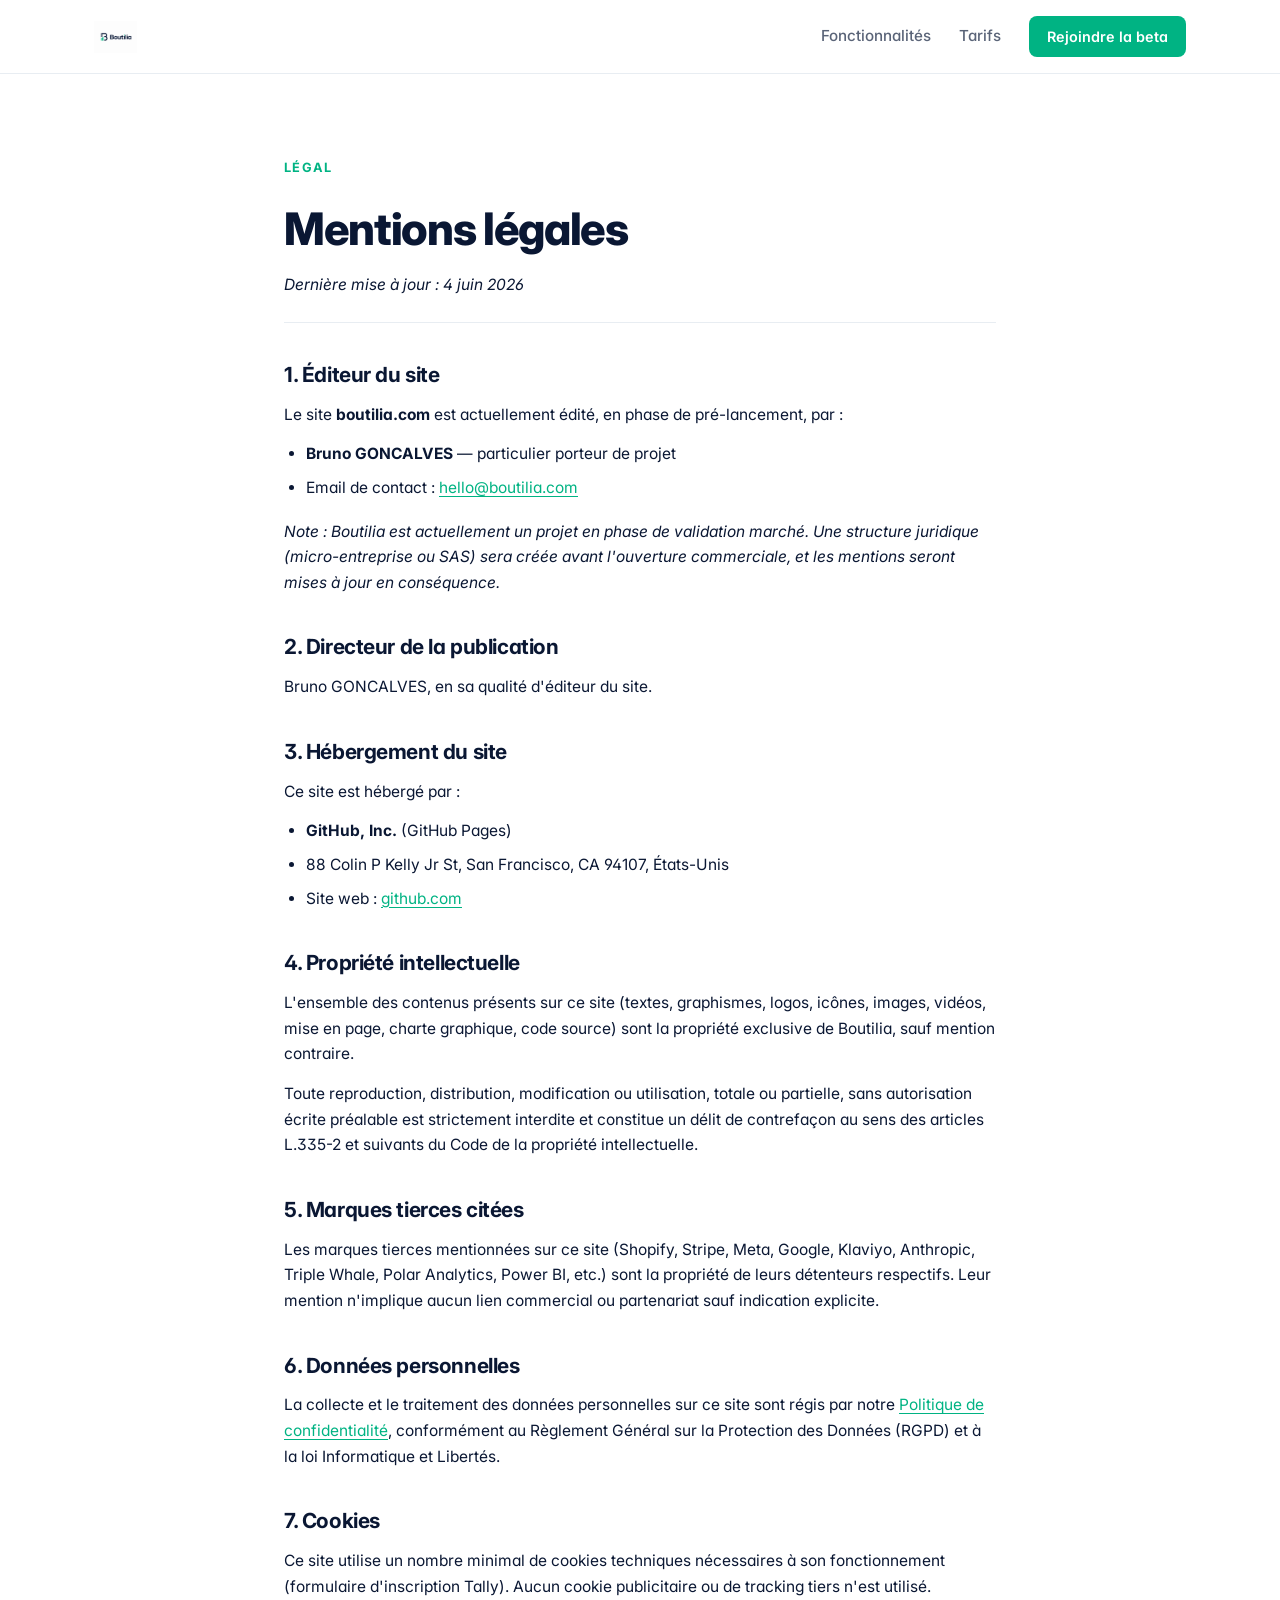
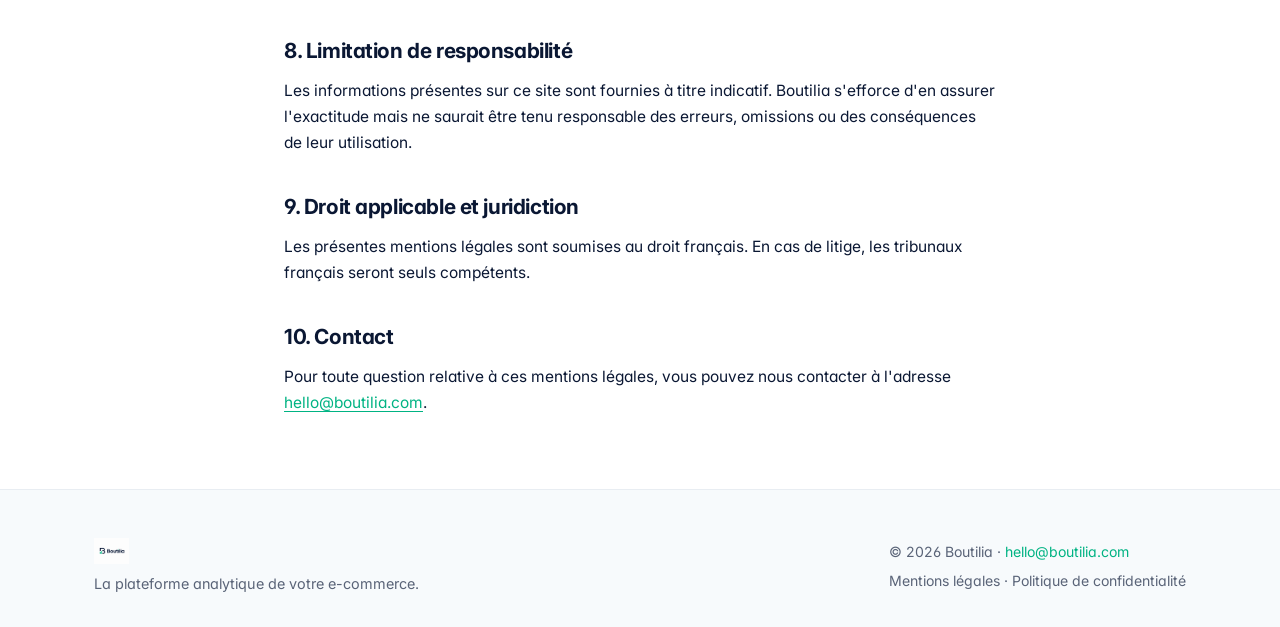
==== commit 95c5d3ed: "Intégration logo Boutilia + favicon cohérent" ====
--- a/mentions-legales.html
+++ b/mentions-legales.html
@@ -19,10 +19,7 @@
 <nav>
     <div class="container nav-inner">
         <a href="index.html" class="logo">
-            <svg width="28" height="28" viewBox="0 0 28 28" fill="none" xmlns="http://www.w3.org/2000/svg">
-                <path d="M14 2L17 11L26 14L17 17L14 26L11 17L2 14L11 11L14 2Z" fill="#00B383" stroke="#00B383" stroke-width="1.5" stroke-linejoin="round"/>
-            </svg>
-            <span>Boutilia</span>
+            <img src="boutilia-logo.png" alt="Boutilia" class="logo-img logo-img-nav">
         </a>
         <div class="nav-actions">
             <a href="index.html#features" class="nav-link">Fonctionnalités</a>
@@ -85,10 +82,7 @@
     <div class="container footer-inner">
         <div class="footer-brand">
             <a href="index.html" class="logo">
-                <svg width="22" height="22" viewBox="0 0 28 28" fill="none" xmlns="http://www.w3.org/2000/svg">
-                    <path d="M14 2L17 11L26 14L17 17L14 26L11 17L2 14L11 11L14 2Z" fill="#00B383" stroke="#00B383" stroke-width="1.5" stroke-linejoin="round"/>
-                </svg>
-                <span>Boutilia</span>
+                <img src="boutilia-logo.png" alt="Boutilia" class="logo-img logo-img-footer">
             </a>
             <p>La plateforme analytique de votre e-commerce.</p>
         </div>
--- a/styles.css
+++ b/styles.css
@@ -108,6 +108,24 @@
     color: var(--text);
     text-decoration: none;
     letter-spacing: -0.01em;
+}
+
+.logo-img {
+    height: 32px;
+    width: auto;
+    display: block;
+}
+
+.logo-img-nav {
+    height: 32px;
+}
+
+.logo-img-footer {
+    height: 26px;
+}
+
+@media (max-width: 768px) {
+    .logo-img-nav { height: 28px; }
 }
 
 .nav-actions {
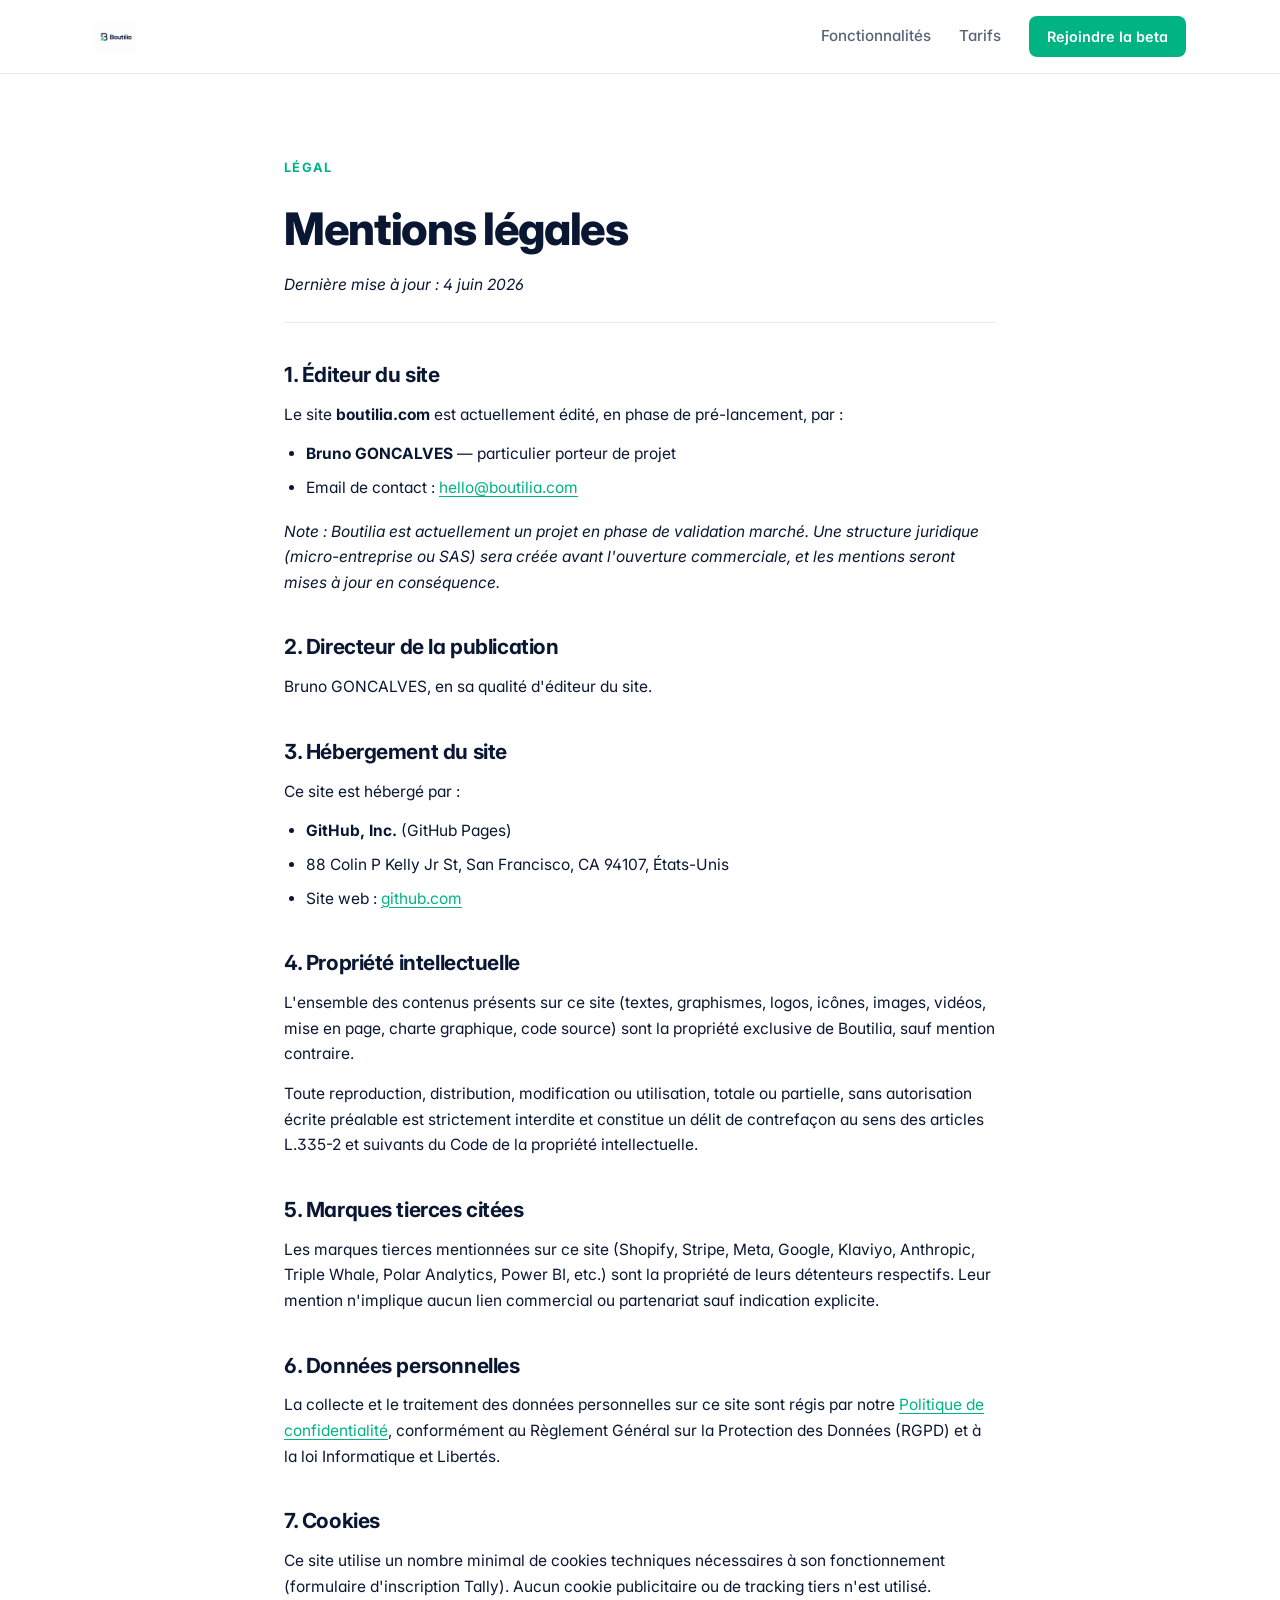
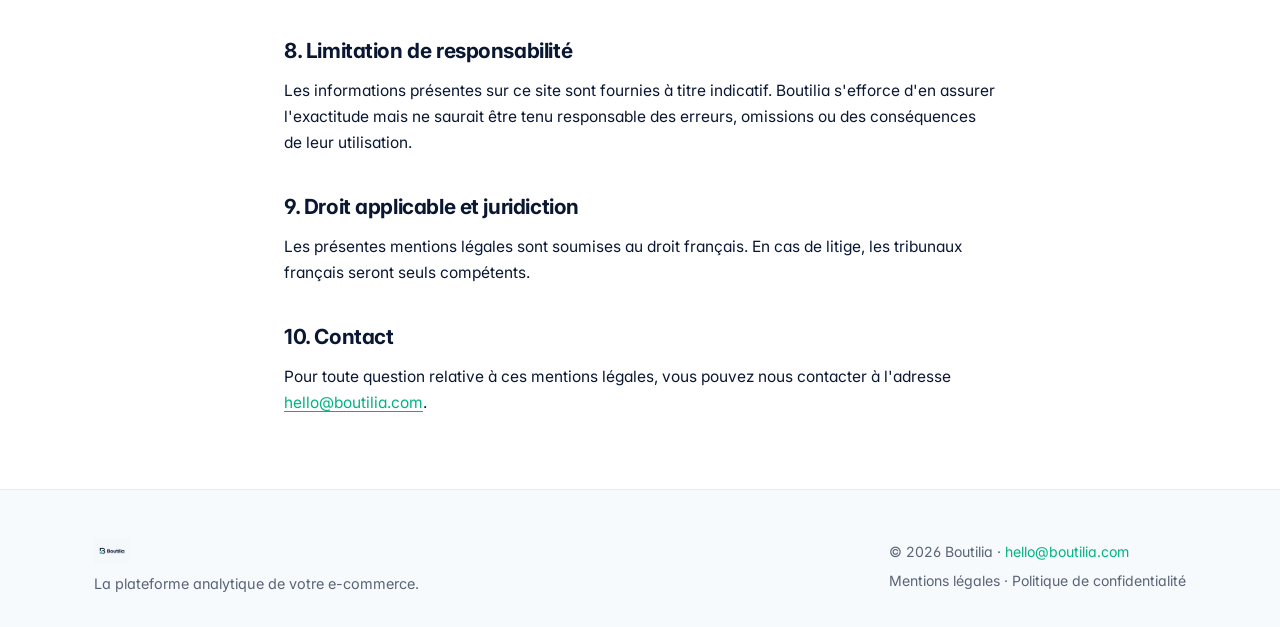
==== commit 3b3b98f7: "fix logo" ====
--- a/mentions-legales.html
+++ b/mentions-legales.html
@@ -7,6 +7,7 @@
     <meta name="description" content="Mentions légales de Boutilia, plateforme analytique pour e-commerçants français.">
 
     <link rel="icon" type="image/svg+xml" href="favicon.svg">
+    <link rel="icon" type="image/png" href="favicon.png">
 
     <link rel="preconnect" href="https://fonts.googleapis.com">
     <link rel="preconnect" href="https://fonts.gstatic.com" crossorigin>
--- a/styles.css
+++ b/styles.css
@@ -114,6 +114,7 @@
     height: 32px;
     width: auto;
     display: block;
+    mix-blend-mode: multiply;
 }
 
 .logo-img-nav {
